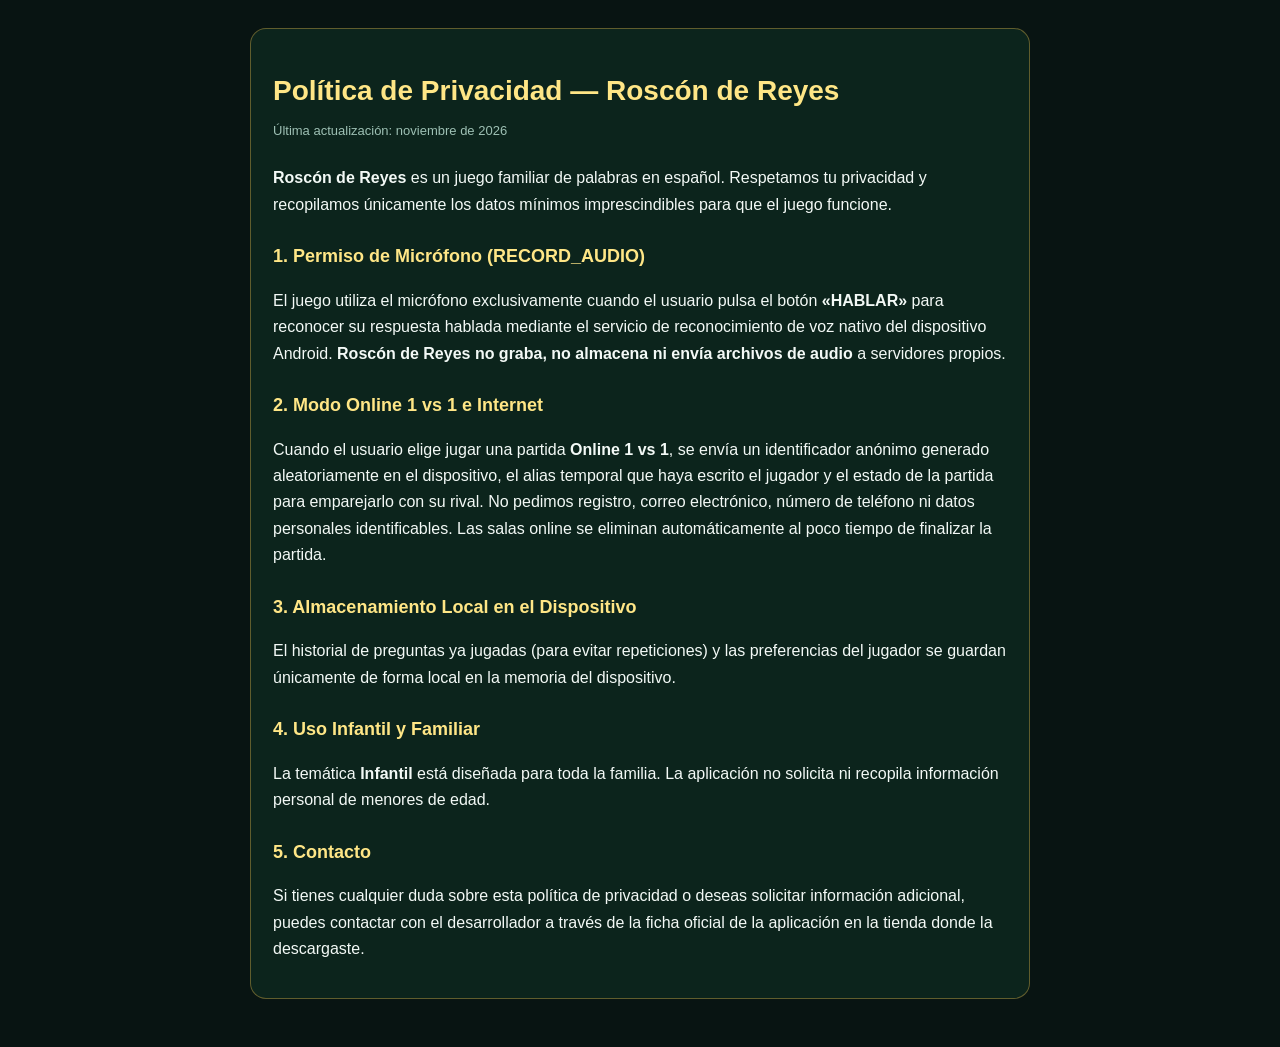
==== store_kit/privacy_policy.html @ c6cb18fe "Add files via upload" ====
<!DOCTYPE html>
<html lang="es">
<head>
  <meta charset="UTF-8" />
  <meta name="viewport" content="width=device-width, initial-scale=1.0" />
  <title>Política de Privacidad — Roscón de Reyes</title>
  <style>
    body {
      font-family: -apple-system, BlinkMacSystemFont, "Segoe UI", Roboto, sans-serif;
      background: #081412;
      color: #f3f9f6;
      max-width: 780px;
      margin: 0 auto;
      padding: 28px 18px 48px;
      line-height: 1.65;
    }
    h1, h2 { color: #ffe686; }
    h1 { font-size: 28px; margin-bottom: 6px; }
    h2 { font-size: 18px; margin-top: 24px; }
    .meta { color: #9ec0b4; font-size: 13px; margin-bottom: 24px; }
    .card {
      background: rgba(14, 38, 31, 0.9);
      border: 1px solid rgba(251, 200, 74, 0.35);
      border-radius: 16px;
      padding: 20px 22px;
    }
    ul { padding-left: 20px; }
  </style>
</head>
<body>
  <div class="card">
    <h1>Política de Privacidad — Roscón de Reyes</h1>
    <div class="meta">Última actualización: noviembre de 2026</div>

    <p><strong>Roscón de Reyes</strong> es un juego familiar de palabras en español. Respetamos tu privacidad y recopilamos únicamente los datos mínimos imprescindibles para que el juego funcione.</p>

    <h2>1. Permiso de Micrófono (RECORD_AUDIO)</h2>
    <p>El juego utiliza el micrófono exclusivamente cuando el usuario pulsa el botón <strong>«HABLAR»</strong> para reconocer su respuesta hablada mediante el servicio de reconocimiento de voz nativo del dispositivo Android. <strong>Roscón de Reyes no graba, no almacena ni envía archivos de audio</strong> a servidores propios.</p>

    <h2>2. Modo Online 1 vs 1 e Internet</h2>
    <p>Cuando el usuario elige jugar una partida <strong>Online 1 vs 1</strong>, se envía un identificador anónimo generado aleatoriamente en el dispositivo, el alias temporal que haya escrito el jugador y el estado de la partida para emparejarlo con su rival. No pedimos registro, correo electrónico, número de teléfono ni datos personales identificables. Las salas online se eliminan automáticamente al poco tiempo de finalizar la partida.</p>

    <h2>3. Almacenamiento Local en el Dispositivo</h2>
    <p>El historial de preguntas ya jugadas (para evitar repeticiones) y las preferencias del jugador se guardan únicamente de forma local en la memoria del dispositivo.</p>

    <h2>4. Uso Infantil y Familiar</h2>
    <p>La temática <strong>Infantil</strong> está diseñada para toda la familia. La aplicación no solicita ni recopila información personal de menores de edad.</p>

    <h2>5. Contacto</h2>
    <p>Si tienes cualquier duda sobre esta política de privacidad o deseas solicitar información adicional, puedes contactar con el desarrollador a través de la ficha oficial de la aplicación en la tienda donde la descargaste.</p>
  </div>
</body>
</html>
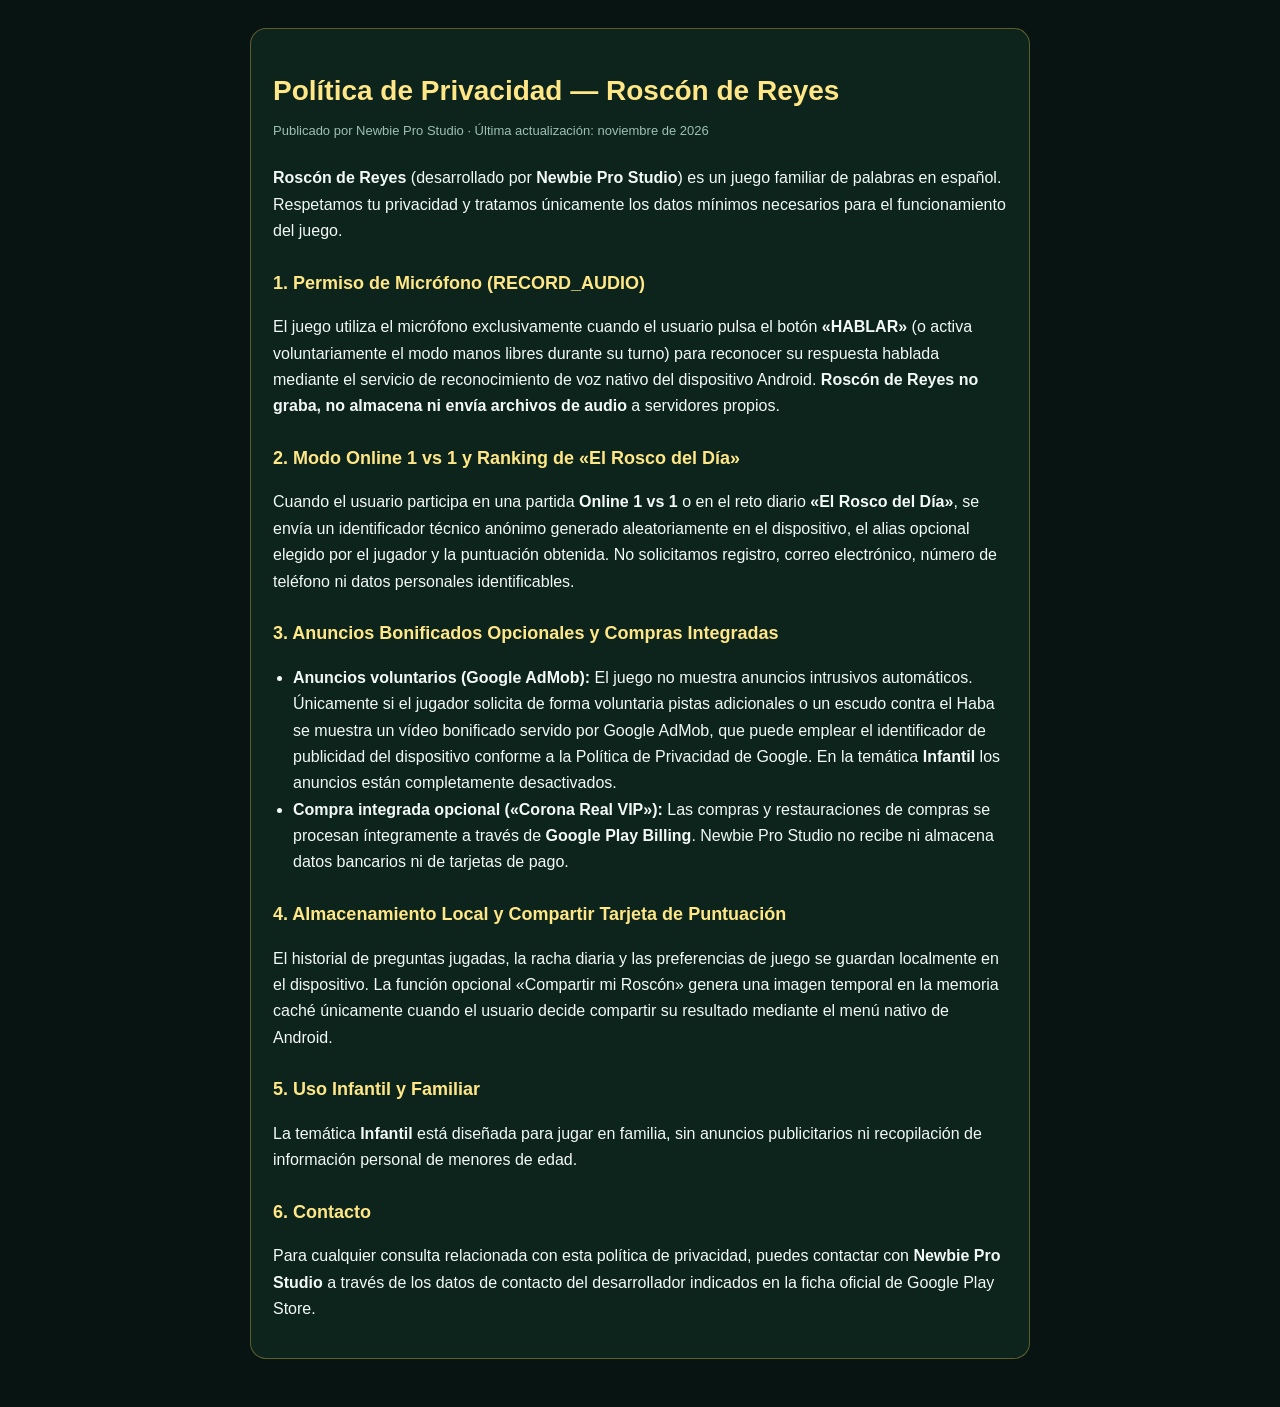
==== commit 14bb2531: "Update privacy policy for v2.0.0" ====
--- a/store_kit/privacy_policy.html
+++ b/store_kit/privacy_policy.html
@@ -30,24 +30,30 @@
 <body>
   <div class="card">
     <h1>Política de Privacidad — Roscón de Reyes</h1>
-    <div class="meta">Última actualización: noviembre de 2026</div>
+    <div class="meta">Publicado por Newbie Pro Studio · Última actualización: noviembre de 2026</div>
 
-    <p><strong>Roscón de Reyes</strong> es un juego familiar de palabras en español. Respetamos tu privacidad y recopilamos únicamente los datos mínimos imprescindibles para que el juego funcione.</p>
+    <p><strong>Roscón de Reyes</strong> (desarrollado por <strong>Newbie Pro Studio</strong>) es un juego familiar de palabras en español. Respetamos tu privacidad y tratamos únicamente los datos mínimos necesarios para el funcionamiento del juego.</p>
 
     <h2>1. Permiso de Micrófono (RECORD_AUDIO)</h2>
-    <p>El juego utiliza el micrófono exclusivamente cuando el usuario pulsa el botón <strong>«HABLAR»</strong> para reconocer su respuesta hablada mediante el servicio de reconocimiento de voz nativo del dispositivo Android. <strong>Roscón de Reyes no graba, no almacena ni envía archivos de audio</strong> a servidores propios.</p>
+    <p>El juego utiliza el micrófono exclusivamente cuando el usuario pulsa el botón <strong>«HABLAR»</strong> (o activa voluntariamente el modo manos libres durante su turno) para reconocer su respuesta hablada mediante el servicio de reconocimiento de voz nativo del dispositivo Android. <strong>Roscón de Reyes no graba, no almacena ni envía archivos de audio</strong> a servidores propios.</p>
 
-    <h2>2. Modo Online 1 vs 1 e Internet</h2>
-    <p>Cuando el usuario elige jugar una partida <strong>Online 1 vs 1</strong>, se envía un identificador anónimo generado aleatoriamente en el dispositivo, el alias temporal que haya escrito el jugador y el estado de la partida para emparejarlo con su rival. No pedimos registro, correo electrónico, número de teléfono ni datos personales identificables. Las salas online se eliminan automáticamente al poco tiempo de finalizar la partida.</p>
+    <h2>2. Modo Online 1 vs 1 y Ranking de «El Rosco del Día»</h2>
+    <p>Cuando el usuario participa en una partida <strong>Online 1 vs 1</strong> o en el reto diario <strong>«El Rosco del Día»</strong>, se envía un identificador técnico anónimo generado aleatoriamente en el dispositivo, el alias opcional elegido por el jugador y la puntuación obtenida. No solicitamos registro, correo electrónico, número de teléfono ni datos personales identificables.</p>
 
-    <h2>3. Almacenamiento Local en el Dispositivo</h2>
-    <p>El historial de preguntas ya jugadas (para evitar repeticiones) y las preferencias del jugador se guardan únicamente de forma local en la memoria del dispositivo.</p>
+    <h2>3. Anuncios Bonificados Opcionales y Compras Integradas</h2>
+    <ul>
+      <li><strong>Anuncios voluntarios (Google AdMob):</strong> El juego no muestra anuncios intrusivos automáticos. Únicamente si el jugador solicita de forma voluntaria pistas adicionales o un escudo contra el Haba se muestra un vídeo bonificado servido por Google AdMob, que puede emplear el identificador de publicidad del dispositivo conforme a la Política de Privacidad de Google. En la temática <strong>Infantil</strong> los anuncios están completamente desactivados.</li>
+      <li><strong>Compra integrada opcional («Corona Real VIP»):</strong> Las compras y restauraciones de compras se procesan íntegramente a través de <strong>Google Play Billing</strong>. Newbie Pro Studio no recibe ni almacena datos bancarios ni de tarjetas de pago.</li>
+    </ul>
 
-    <h2>4. Uso Infantil y Familiar</h2>
-    <p>La temática <strong>Infantil</strong> está diseñada para toda la familia. La aplicación no solicita ni recopila información personal de menores de edad.</p>
+    <h2>4. Almacenamiento Local y Compartir Tarjeta de Puntuación</h2>
+    <p>El historial de preguntas jugadas, la racha diaria y las preferencias de juego se guardan localmente en el dispositivo. La función opcional «Compartir mi Roscón» genera una imagen temporal en la memoria caché únicamente cuando el usuario decide compartir su resultado mediante el menú nativo de Android.</p>
 
-    <h2>5. Contacto</h2>
-    <p>Si tienes cualquier duda sobre esta política de privacidad o deseas solicitar información adicional, puedes contactar con el desarrollador a través de la ficha oficial de la aplicación en la tienda donde la descargaste.</p>
+    <h2>5. Uso Infantil y Familiar</h2>
+    <p>La temática <strong>Infantil</strong> está diseñada para jugar en familia, sin anuncios publicitarios ni recopilación de información personal de menores de edad.</p>
+
+    <h2>6. Contacto</h2>
+    <p>Para cualquier consulta relacionada con esta política de privacidad, puedes contactar con <strong>Newbie Pro Studio</strong> a través de los datos de contacto del desarrollador indicados en la ficha oficial de Google Play Store.</p>
   </div>
 </body>
 </html>
